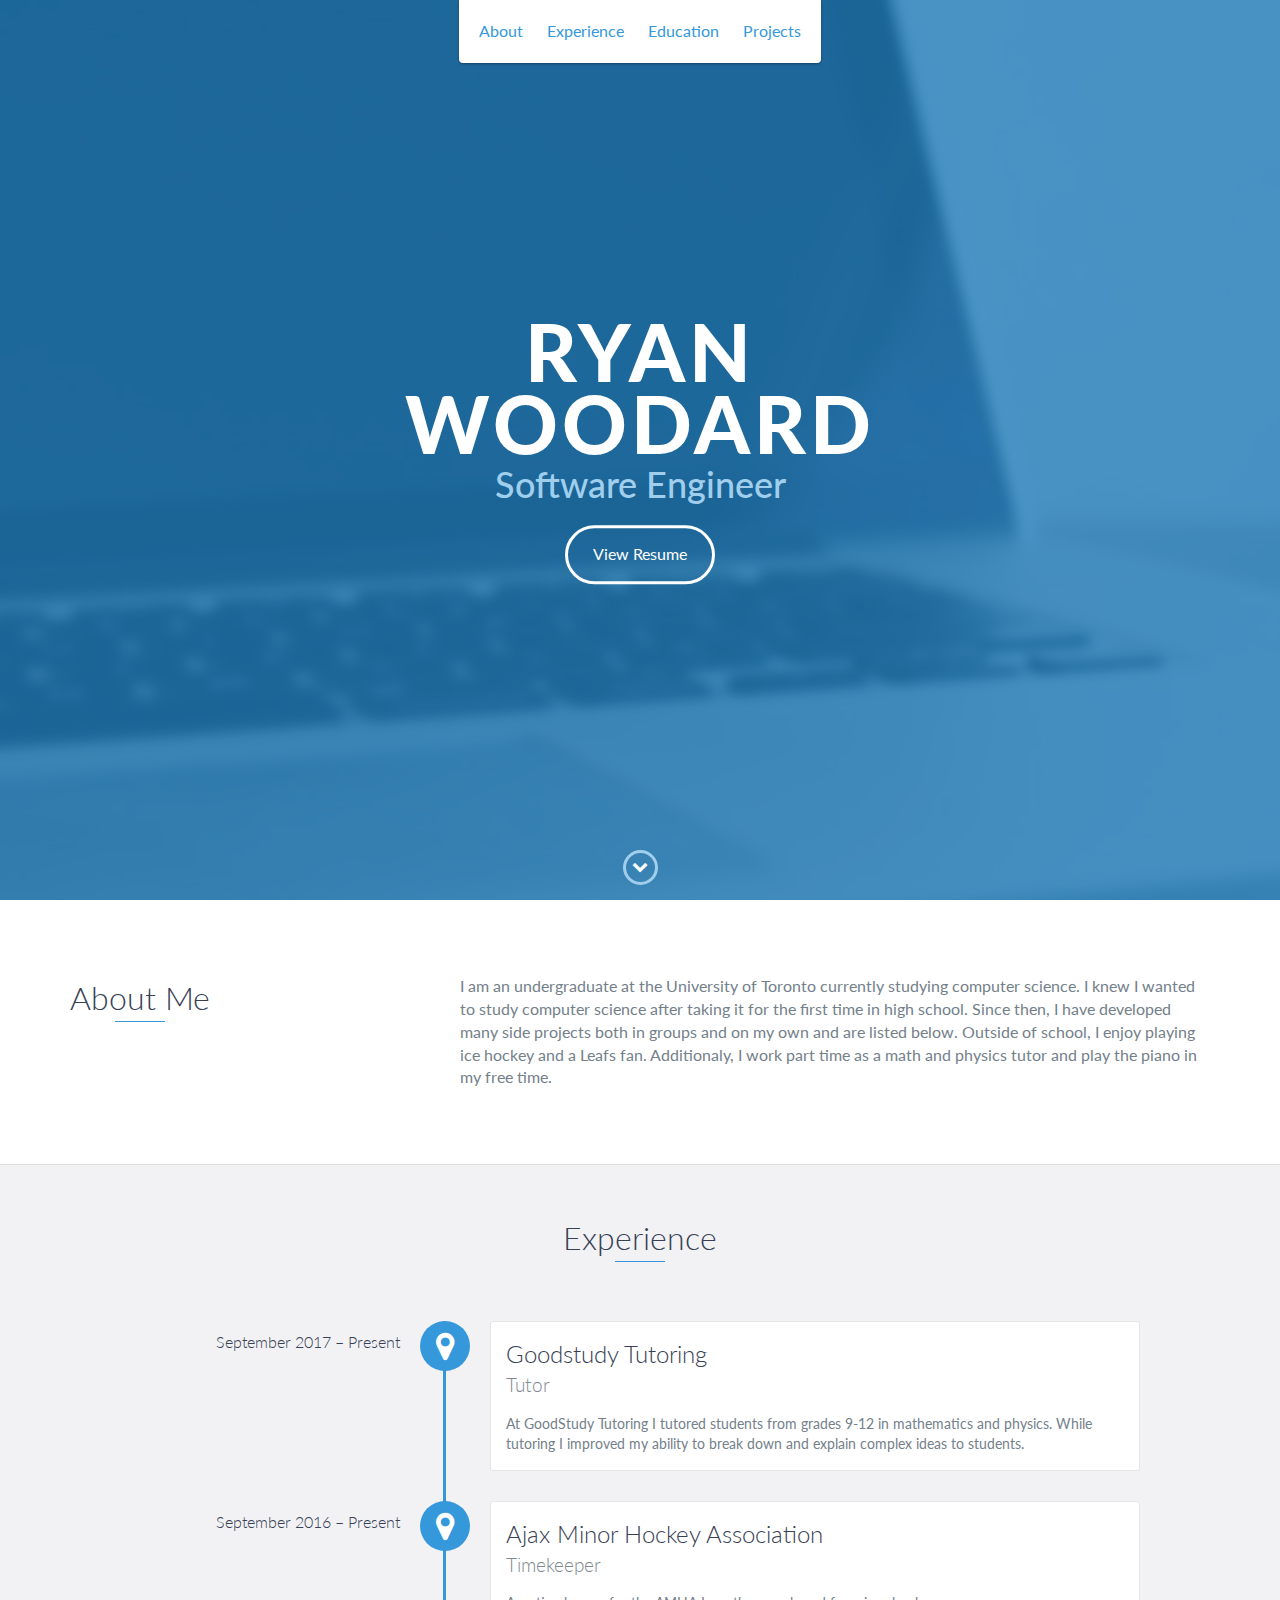
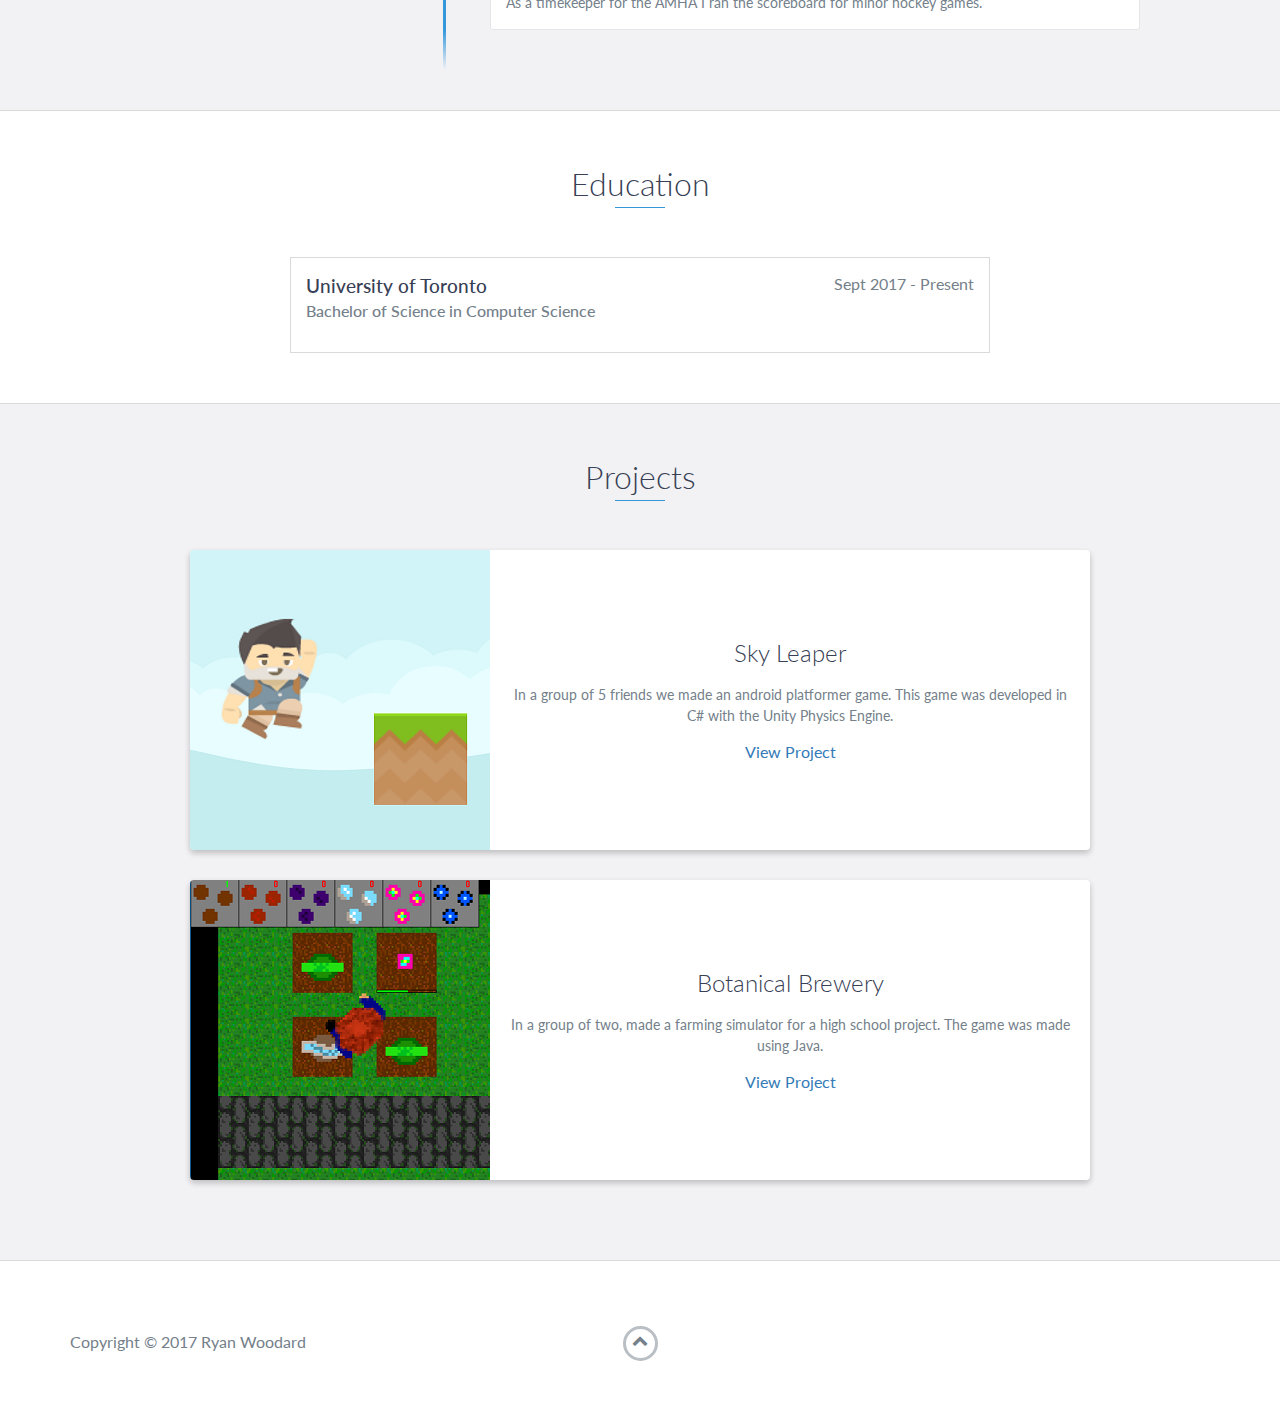
==== index.html @ 588669e2 "WEbsite 2" ====
<!DOCTYPE html>
<html class="no-js" lang="en">

<head>
    <meta charset="utf-8">
    <meta http-equiv="X-UA-Compatible" content="IE=edge">
    <meta name="viewport" content="width=device-width, initial-scale=1">
    <title>My Portfolio</title>
	<link rel="shortcut icon" href="favicon.ico" type="image/x-icon">
	<link rel="icon" href="favicon.ico" type="image/x-icon">
    <link href="https://fonts.googleapis.com/css?family=Lato:300,400,700,900" rel="stylesheet">
    <link rel="stylesheet" href="libs/font-awesome/css/font-awesome.min.css">
    <link href="css/bootstrap.min.css" rel="stylesheet">
    <link href="css/styles.css" rel="stylesheet">
</head>

<body>
    <div id="mobile-menu-open" class="shadow-large">
        <i class="fa fa-bars" aria-hidden="true"></i>
    </div>
    <!-- End #mobile-menu-toggle -->
    <header>
        <div id="mobile-menu-close">
            <span>Close</span> <i class="fa fa-times" aria-hidden="true"></i>
        </div>
        <ul id="menu" class="shadow">
            <li>
                <a href="#about">About</a>
            </li>
            <li>
                <a href="#experience">Experience</a>
            </li>
            <li>
                <a href="#education">Education</a>
            </li>
            <li>
                <a href="#projects">Projects</a>
            </li>
        </ul>
    </header>
    <!-- End header -->

    <div id="lead">
        <div id="lead-content">
            <h1>Ryan Woodard</h1>
            <h2>Software Engineer</h2>
            <a href="Resume.pdf" class="btn-rounded-white">View Resume</a>
        </div>
        <!-- End #lead-content -->

        <div id="lead-overlay"></div>

        <div id="lead-down">
            <span>
                <i class="fa fa-chevron-down" aria-hidden="true"></i>
            </span>
        </div>
        <!-- End #lead-down -->
    </div>
    <!-- End #lead -->

    <div id="about">
        <div class="container">
            <div class="row">
                <div class="col-md-4">
                    <h2 class="heading">About Me</h2>
                </div>
                <div class="col-md-8">
                    <p>
						I am an undergraduate at the University of Toronto currently studying computer science. I knew I wanted to study computer science after
						taking it for the first time in high school. Since then, I have developed many side projects both in groups and on my own and are listed
						below.
						Outside of school, I enjoy playing ice hockey and a Leafs fan. Additionaly, I work part time as a math and physics tutor and play the piano 
						in my free time.
                    </p>
                </div>
            </div>
        </div>
    </div>
    <!-- End #about -->

    <div id="experience" class="background-alt">
        <h2 class="heading">Experience</h2>
        <div id="experience-timeline">
            <div data-date="September 2017 – Present">
                <h3>Goodstudy Tutoring</h3>
                <h4>Tutor</h4>
                <p>
                    At GoodStudy Tutoring I tutored students from grades 9-12 in mathematics and physics. While tutoring I improved my ability to break down and explain complex ideas to students.
                </p>
            </div>

            <div data-date="September 2016 – Present">
                <h3>Ajax Minor Hockey Association</h3>
                <h4>Timekeeper</h4>
                <p>
                    As a timekeeper for the AMHA I ran the scoreboard for minor hockey games.
                </p>
            </div>


        </div>
    </div>
    <!-- End #experience -->

    <div id="education">
        <h2 class="heading">Education</h2>
        <div class="education-block">
            <h3>University of Toronto</h3>
            <span class="education-date">Sept 2017 - Present</span>
            <h4>Bachelor of Science in Computer Science</h4>
        </div>
        <!-- End .education-block -->


    </div>
    <!-- End #education -->

    <div id="projects" class="background-alt">
        <h2 class="heading">Projects</h2>
        <div class="container">
            <div class="row">
                <div class="project shadow-large">
                    <div class="project-image">
                        <img src="images/SkyLeaper.png" />
                    </div>
                    <!-- End .project-image -->
                    <div class="project-info">
                        <h3>Sky Leaper</h3>
                        <p>
                            In a group of 5 friends we made an android platformer game. This game was developed in C# with the Unity Physics Engine.
                        </p>
                        <a href="https://play.google.com/store/apps/details?id=com.cutlassstudios.test&hl=en_US">View Project</a>
                    </div>
                    <!-- End .project-info -->
                </div>
                <!-- End .project -->

                <div class="project shadow-large">
                    <div class="project-image">
                        <img src="images/BB.png" />
                    </div>
                    <!-- End .project-image -->
                    <div class="project-info">
                        <h3>Botanical Brewery</h3>
                        <p>
                            In a group of two, made a farming simulator for a high school project. The game was made using Java.
                        </p>
                        <a href="https://github.com/RyanWoodard/Botanical-Brewery">View Project</a>
                    </div>
                    <!-- End .project-info -->
                </div>
                <!-- End .project -->
            </div>
        </div>
    </div>
    <!-- End #projects -->

    



    <footer>
        <div class="container">
            <div class="row">
                <div class="col-sm-5 copyright">
                    <p>
                        Copyright &copy; 2017 Ryan Woodard
                    </p>
                </div>
                <div class="col-sm-2 top">
                    <span id="to-top">
                        <i class="fa fa-chevron-up" aria-hidden="true"></i>
                    </span>
                </div>

            </div>
        </div>
    </footer>
    <!-- End footer -->

    <script src="https://ajax.googleapis.com/ajax/libs/jquery/1.12.4/jquery.min.js"></script>
    <script src="js/scripts.min.js"></script>
</body>

</html>
---- css/styles.css ----
/*!
    Title: Dev Portfolio Template
    Version: 1.2.1
    Last Change: 08/28/2017
    Author: Ryan Fitzgerald
    Repo: https://github.com/RyanFitzgerald/devportfolio-template
    Issues: https://github.com/RyanFitzgerald/devportfolio-template/issues

    Description: This file contains all the styles associated with the page
    that don't come from third party libraries. This file gets compiled using
    Gulp and send to the /css folder which is then loaded on the page.
*/body{font-family:'Lato', sans-serif;font-size:16px}body.active{overflow:hidden;z-index:-1}.no-js #experience-timeline>div{background:#fff;padding:10px;margin-bottom:10px;border:1px solid #dcd9d9}.no-js #experience-timeline>div h3{font-size:1.5em;font-weight:300;color:#374054;display:inline-block;margin:0}.no-js #experience-timeline>div h4{font-size:1.2em;font-weight:300;color:#7e8890;margin:0 0 15px 0}.no-js #experience-timeline>div p{color:#74808a;font-size:0.9em;margin:0}.no-js #experience-timeline:before,.no-js #experience-timeline:after{content:none}@keyframes dropHeader{0%{transform:translateY(-100%)}100%{transform:translateY(0)}}header{position:absolute;top:0;left:0;right:0;text-align:center;z-index:10;animation-name:dropHeader;animation-iteration-count:1;animation-timing-function:ease;animation-duration:0.75s}header ul{display:inline-block;background:#fff;text-align:center;padding:10px;margin:0;border-bottom-right-radius:4px;border-bottom-left-radius:4px}header li{display:inline-block}header a{display:block;color:#3498db;padding:10px}header a:hover{color:#217dbb;text-decoration:none;background:#eee;border-radius:4px}header a:focus{color:#3498db;text-decoration:none}header.active{display:block}header.sticky{position:fixed;z-index:999}#menu.active{display:block}#mobile-menu-open{display:none;cursor:pointer;position:fixed;right:15px;top:10px;color:#3498db;font-size:1.5em;z-index:20;padding:0 7px;border-radius:4px;background:#fff}#mobile-menu-close{display:none;text-align:right;width:100%;background:#fff;font-size:1.5em;padding-right:15px;padding-top:10px;cursor:pointer;color:#3498db}#mobile-menu-close span{font-size:0.5em;text-transform:uppercase}#mobile-menu-close i{vertical-align:middle}footer{padding:50px 0}.copyright{padding-top:20px}.copyright p{margin:0;color:#74808a}.top{text-align:center}.top span{cursor:pointer;display:block;margin:15px auto 0 auto;width:35px;height:35px;border-radius:50%;border:3px solid #b9bfc4;text-align:center}.top i{color:#74808a}.social{text-align:right}.social ul{margin:5px 0 0 0;padding:0}.social li{display:inline-block;font-size:1.25em;list-style:none}.social a{display:block;color:#74808a;padding:10px}.social a:hover{color:#3498db}.btn-rounded-white{display:inline-block;color:#fff;padding:15px 25px;border:3px solid #fff;border-radius:30px;transition:.5s ease all}.btn-rounded-white:hover{color:#3498db;background:#fff;text-decoration:none}.shadow{box-shadow:0 1px 3px rgba(0,0,0,0.12),0 1px 2px rgba(0,0,0,0.24)}.shadow-large{box-shadow:0 3px 6px rgba(0,0,0,0.08),0 3px 6px rgba(0,0,0,0.15)}.heading{position:relative;display:inline-block;font-size:2em;font-weight:300;margin:0 0 30px 0}.heading:after{position:absolute;content:'';top:100%;height:1px;width:50px;left:0;right:0;margin:0 auto;background:#3498db}.background-alt{background:#f2f2f5}#lead{position:relative;height:100vh;min-height:500px;max-height:1080px;background:url(../images/lead-bg.jpg);background-size:cover;padding:15px;overflow:hidden}#lead-content{position:absolute;z-index:10;top:50%;left:50%;transform:translate(-50%, -50%);text-align:center}#lead-content h1,#lead-content h2{margin:0}#lead-content h1{color:#fff;font-weight:900;font-size:5em;text-transform:uppercase;letter-spacing:0.05em;line-height:0.9em}#lead-content h2{color:#a0cfee;font-weight:500;font-size:2.25em;margin-bottom:15px}#lead-overlay{position:absolute;height:100%;width:100%;top:0;right:0;bottom:0;left:0;background:rgba(33,125,187,0.8);z-index:1}#lead-down{position:absolute;left:0;right:0;width:100%;text-align:center;z-index:10;bottom:15px;color:#fff}#lead-down span{cursor:pointer;display:block;margin:0 auto;width:35px;height:35px;border-radius:50%;border:3px solid #a0cfee;text-align:center}#lead-down i{animation:pulsate 1.5s ease;animation-iteration-count:infinite;padding-top:5px}@keyframes pulsate{0%{transform:scale(1, 1)}50%{transform:scale(1.2, 1.2)}100%{transform:scale(1, 1)}}#about{padding:75px 15px;border-bottom:1px solid #dcd9d9}#about h2{color:#374054}#about p{color:#74808a;margin:0}#experience{padding:50px 15px;text-align:center;border-bottom:1px solid #dcd9d9}#experience h2{color:#374054}#experience-timeline{margin:30px auto 0 auto;position:relative;max-width:1000px}#experience-timeline:before{position:absolute;content:'';top:0;bottom:0;left:303px;right:auto;height:100%;width:3px;background:#3498db;z-index:0}#experience-timeline:after{position:absolute;content:'';width:3px;height:40px;background:#3498db;background:linear-gradient(to bottom, #3498db, rgba(52,152,219,0));top:100%;left:303px}.vtimeline-content{margin-left:350px;background:#fff;border:1px solid #e6e6e6;padding:15px;border-radius:3px;text-align:left}.vtimeline-content h3{font-size:1.5em;font-weight:300;color:#374054;display:inline-block;margin:0}.vtimeline-content h4{font-size:1.2em;font-weight:300;color:#7e8890;margin:0 0 15px 0}.vtimeline-content p{color:#74808a;font-size:0.9em;margin:0}.vtimeline-point{position:relative;display:block;vertical-align:top;margin-bottom:30px}.vtimeline-icon{position:relative;color:#fff;width:50px;height:50px;background:#3498db;border-radius:50%;float:left;z-index:99;margin-left:280px}.vtimeline-icon i{display:block;font-size:2em;margin-top:10px}.vtimeline-date{width:260px;text-align:right;position:absolute;left:0;top:10px;font-weight:300;color:#374054}#education{padding:50px 15px 20px 15px;border-bottom:1px solid #dcd9d9;text-align:center}#education h2{color:#374054;margin-bottom:50px}.education-block{max-width:700px;margin:0 auto 30px auto;padding:15px;border:1px solid #dcd9d9;text-align:left}.education-block h3{font-weight:500;float:left;margin:0;color:#374054}.education-block span{color:#74808a;float:right}.education-block h4{color:#74808a;clear:both;font-weight:500;margin:0 0 15px 0}.education-block p,.education-block ul{margin:0;color:#74808a;font-size:0.9em}.education-block ul{padding:0 0 0 15px}#projects{padding:50px 15px;border-bottom:1px solid #dcd9d9;text-align:center}#projects h2{color:#374054;margin-bottom:50px}.project{position:relative;max-width:900px;margin:0 auto 30px auto;overflow:hidden;background:#fff;border-radius:4px}.project-image{float:left}.project-info{position:absolute;top:50%;transform:translateY(-50%);margin-left:300px;padding:15px}.project-info h3{font-size:1.5em;font-weight:300;color:#374054;margin:0 0 15px 0}.project-info p{color:#74808a;margin:0 0 15px 0;font-size:0.9em}.no-image .project-info{position:relative;margin:0;padding:30px 15px;transform:none}#more-projects{display:none}#skills{padding:50px 15px;text-align:center}#skills h2{color:#374054;margin-bottom:50px}#skills ul{display:block;margin:0 auto;padding:0;max-width:800px}#skills li{display:inline-block;margin:7px;padding:5px 10px;color:#374054;background:#e4e4ea;list-style:none;cursor:default;font-size:1.2em}#contact{padding:50px 15px;background:#3498db;text-align:center}#contact h2{margin:0 0 15px 0;color:#fff;font-weight:500}#contact-form{max-width:500px;margin:0 auto}#contact-form input,#contact-form textarea{display:block;width:100%;padding:10px;border-radius:4px;border:none;margin-bottom:10px;background:#1d6fa5;color:#fff;transition:.5s ease all}#contact-form input::-webkit-input-placeholder,#contact-form textarea::-webkit-input-placeholder{color:#fff}#contact-form input:-moz-placeholder,#contact-form textarea:-moz-placeholder{color:#fff;opacity:1}#contact-form input::-moz-placeholder,#contact-form textarea::-moz-placeholder{color:#fff;opacity:1}#contact-form input:-ms-input-placeholder,#contact-form textarea:-ms-input-placeholder{color:#fff}#contact-form input:focus,#contact-form textarea:focus{outline:none;background:#16527a}#contact-form textarea{height:150px;resize:none}#contact-form button{display:block;width:100%;background:#fff;border-radius:4px;padding:5px 10px;border:none;color:#3498db;font-weight:700;box-shadow:0 1px 3px rgba(0,0,0,0.12),0 1px 2px rgba(0,0,0,0.24);transition:.5s ease all}#contact-form button:hover{box-shadow:0 10px 20px rgba(0,0,0,0.19),0 6px 6px rgba(0,0,0,0.23)}.optional-section{padding:50px 15px;text-align:center;border-top:1px solid #dcd9d9}.optional-section h2{color:#374054}.optional-section-block{max-width:700px;margin:0 auto 30px auto;padding:15px;border:1px solid #dcd9d9;background:#fff;text-align:left}.optional-section-block h3{font-weight:500;margin:0 0 15px 0;color:#374054}.optional-section-block h4{color:#74808a;clear:both;font-weight:500;margin:0 0 15px 0}.optional-section-block p,.optional-section-block ul{margin:0 0 15px 0;color:#74808a;font-size:0.9em}.optional-section-block ul{padding:0 0 0 15px}@media only screen and (max-width: 750px){#experience-timeline:before,#experience-timeline:after{left:23px}.vtimeline-date{width:auto;text-align:left;position:relative;margin-bottom:15px;display:block;margin-left:70px}.vtimeline-icon{margin-left:0}.vtimeline-content{margin-left:70px}}@media only screen and (max-width: 992px){#lead{height:auto;min-height:auto;max-height:auto;padding:100px 15px}#lead-content{position:relative;transform:none;left:auto;top:auto}#lead-content h1{font-size:3em}#lead-content h2{font-size:1.75em}#about{text-align:center}#about p{text-align:left}}@media only screen and (max-width: 768px){header{position:fixed;display:none;z-index:999;animation:none;bottom:0;height:100%}#mobile-menu-open,#mobile-menu-close{display:block}#menu{height:100%;overflow-y:auto;box-shadow:none;border-radius:0;width:100%}#menu li{display:block;margin-bottom:10px}#lead-content h1{font-size:2em}#lead-content h2{font-size:1.3em}#lead-content a{padding:10px 20px}#lead-down{display:none}.education-block h3,.education-block span{float:none}.project-image{display:none}.project-info{position:relative;margin:0;padding:30px 15px;top:auto;transform:none}footer{text-align:center}.social{text-align:center}}@media only screen and (max-width: 480px){#lead-content h1{font-size:1.5em}#lead-content h2{font-size:1em}#lead-content a{font-size:0.9em;padding:5px 10px}}
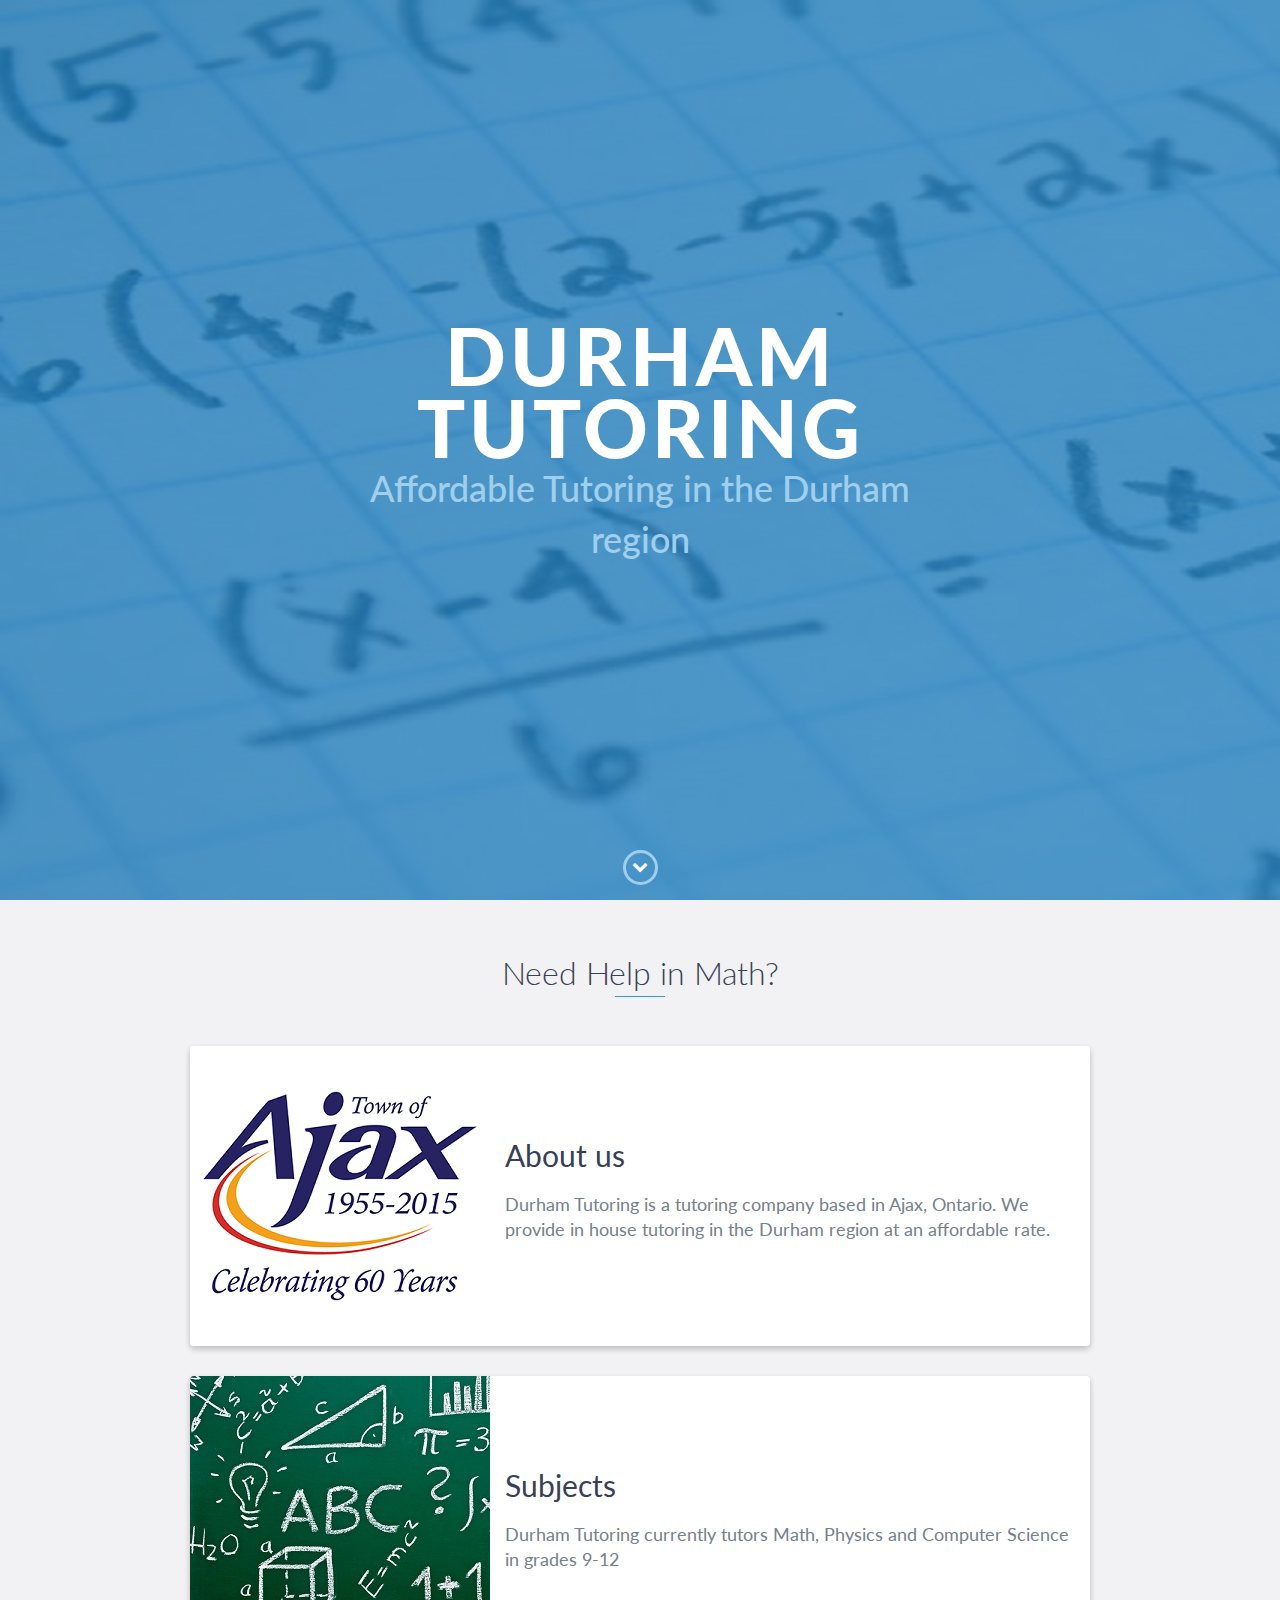
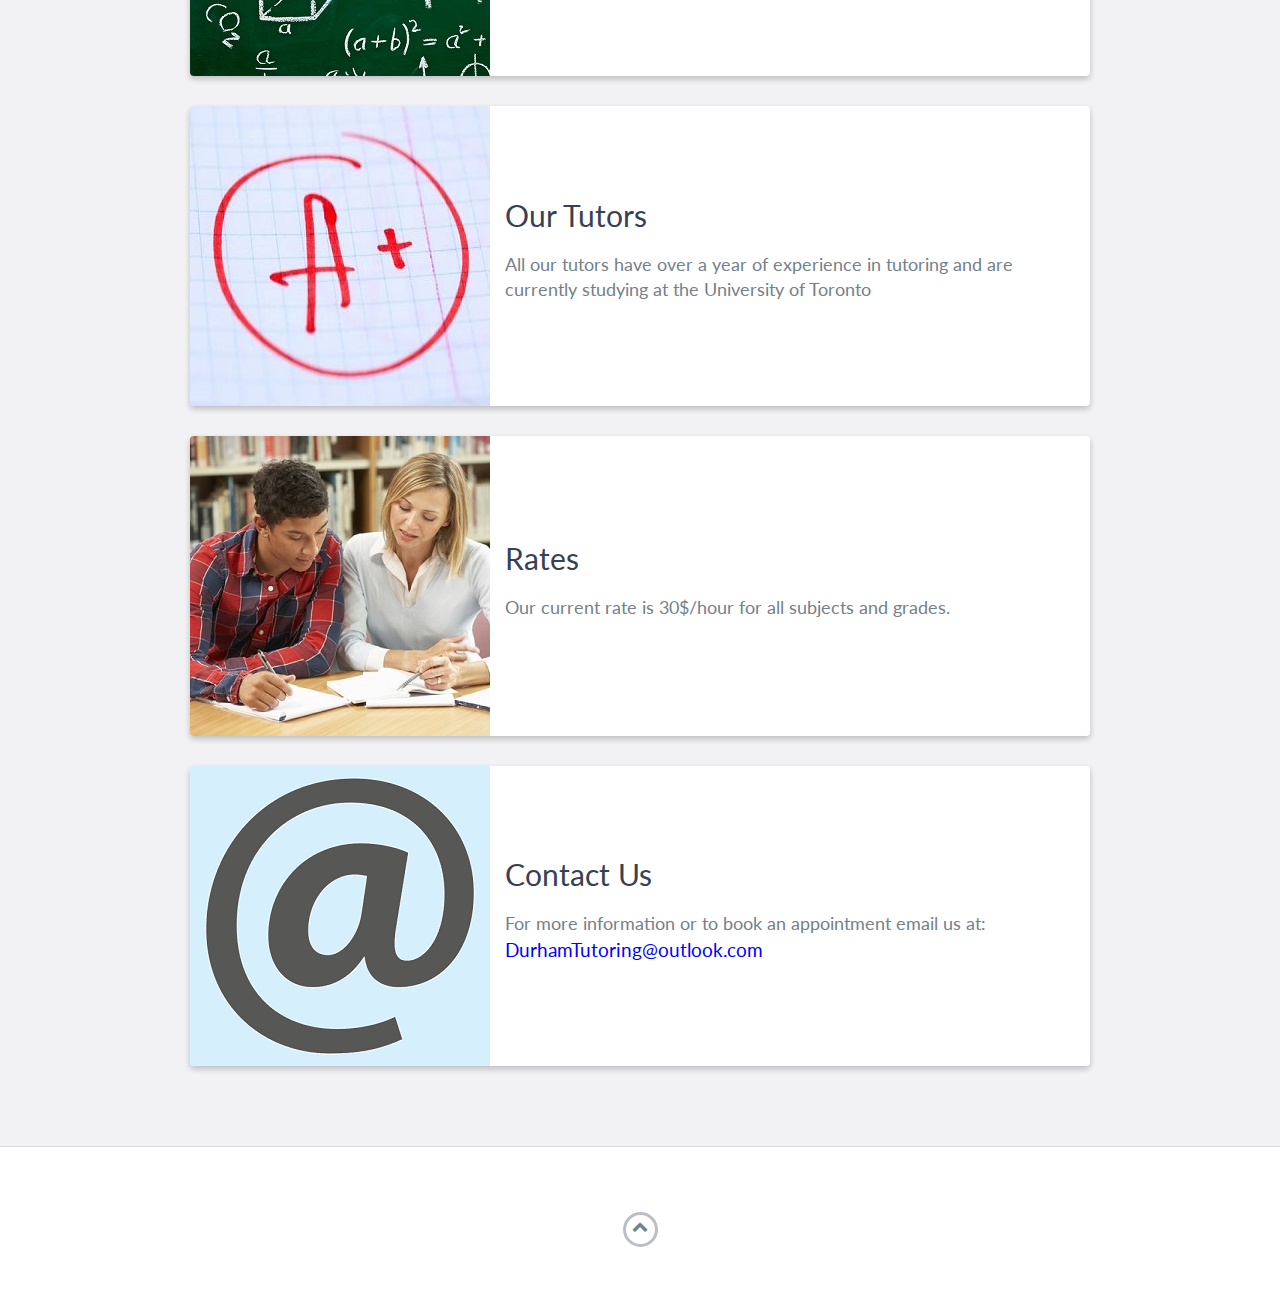
==== commit 756b79b1: "Website" ====
--- a/index.html
+++ b/index.html
@@ -5,7 +5,7 @@
     <meta charset="utf-8">
     <meta http-equiv="X-UA-Compatible" content="IE=edge">
     <meta name="viewport" content="width=device-width, initial-scale=1">
-    <title>My Portfolio</title>
+    <title>Durham Tutoring</title>
 	<link rel="shortcut icon" href="favicon.ico" type="image/x-icon">
 	<link rel="icon" href="favicon.ico" type="image/x-icon">
     <link href="https://fonts.googleapis.com/css?family=Lato:300,400,700,900" rel="stylesheet">
@@ -19,32 +19,13 @@
         <i class="fa fa-bars" aria-hidden="true"></i>
     </div>
     <!-- End #mobile-menu-toggle -->
-    <header>
-        <div id="mobile-menu-close">
-            <span>Close</span> <i class="fa fa-times" aria-hidden="true"></i>
-        </div>
-        <ul id="menu" class="shadow">
-            <li>
-                <a href="#about">About</a>
-            </li>
-            <li>
-                <a href="#experience">Experience</a>
-            </li>
-            <li>
-                <a href="#education">Education</a>
-            </li>
-            <li>
-                <a href="#projects">Projects</a>
-            </li>
-        </ul>
-    </header>
+ 
     <!-- End header -->
 
     <div id="lead">
         <div id="lead-content">
-            <h1>Ryan Woodard</h1>
-            <h2>Software Engineer</h2>
-            <a href="Resume.pdf" class="btn-rounded-white">View Resume</a>
+            <h1>Durham Tutoring</h1>
+            <h2>Affordable Tutoring in the Durham region</h2>
         </div>
         <!-- End #lead-content -->
 
@@ -59,78 +40,31 @@
     </div>
     <!-- End #lead -->
 
-    <div id="about">
-        <div class="container">
-            <div class="row">
-                <div class="col-md-4">
-                    <h2 class="heading">About Me</h2>
-                </div>
-                <div class="col-md-8">
-                    <p>
-						I am an undergraduate at the University of Toronto currently studying computer science. I knew I wanted to study computer science after
-						taking it for the first time in high school. Since then, I have developed many side projects both in groups and on my own and are listed
-						below.
-						Outside of school, I enjoy playing ice hockey and a Leafs fan. Additionaly, I work part time as a math and physics tutor and play the piano 
-						in my free time.
-                    </p>
-                </div>
-            </div>
-        </div>
-    </div>
-    <!-- End #about -->
-
-    <div id="experience" class="background-alt">
-        <h2 class="heading">Experience</h2>
-        <div id="experience-timeline">
-            <div data-date="September 2017 – Present">
-                <h3>Goodstudy Tutoring</h3>
-                <h4>Tutor</h4>
-                <p>
-                    At GoodStudy Tutoring I tutored students from grades 9-12 in mathematics and physics. While tutoring I improved my ability to break down and explain complex ideas to students.
-                </p>
-            </div>
-
-            <div data-date="September 2016 – Present">
-                <h3>Ajax Minor Hockey Association</h3>
-                <h4>Timekeeper</h4>
-                <p>
-                    As a timekeeper for the AMHA I ran the scoreboard for minor hockey games.
-                </p>
-            </div>
 
 
-        </div>
-    </div>
-    <!-- End #experience -->
-
-    <div id="education">
-        <h2 class="heading">Education</h2>
-        <div class="education-block">
-            <h3>University of Toronto</h3>
-            <span class="education-date">Sept 2017 - Present</span>
-            <h4>Bachelor of Science in Computer Science</h4>
-        </div>
-        <!-- End .education-block -->
 
 
-    </div>
-    <!-- End #education -->
+   
+
+ 
+
+
 
     <div id="projects" class="background-alt">
-        <h2 class="heading">Projects</h2>
+        <h2 class="heading">Need Help in Math?</h2>
         <div class="container">
             <div class="row">
                 <div class="project shadow-large">
                     <div class="project-image">
-                        <img src="images/SkyLeaper.png" />
+                        <img src="images/ajax.png" />
                     </div>
                     <!-- End .project-image -->
                     <div class="project-info">
-                        <h3>Sky Leaper</h3>
+                        <h3>About us</h3>
                         <p>
-                            In a group of 5 friends we made an android platformer game. This game was developed in C# with the Unity Physics Engine.
+                            Durham Tutoring is a tutoring company based in Ajax, Ontario. We provide in house tutoring in the Durham region at an affordable rate.
                         </p>
-                        <a href="https://play.google.com/store/apps/details?id=com.cutlassstudios.test&hl=en_US">View Project</a>
+                        
                     </div>
                     <!-- End .project-info -->
                 </div>
@@ -138,15 +72,67 @@
 
                 <div class="project shadow-large">
                     <div class="project-image">
-                        <img src="images/BB.png" />
+                        <img src="images/math2.jpg" />
                     </div>
                     <!-- End .project-image -->
                     <div class="project-info">
-                        <h3>Botanical Brewery</h3>
+                        <h3>Subjects</h3>
                         <p>
-                            In a group of two, made a farming simulator for a high school project. The game was made using Java.
+                            Durham Tutoring currently tutors Math, Physics and Computer Science in grades 9-12
                         </p>
-                        <a href="https://github.com/RyanWoodard/Botanical-Brewery">View Project</a>
+
+                    </div>
+                    <!-- End .project-info -->
+					         </div>
+
+					<div class="project shadow-large">
+                    <div class="project-image">
+                        <img src="images/APlus.jpg" />
+                    </div>
+                    <!-- End .project-image -->
+                    <div class="project-info">
+                        <h3>Our Tutors</h3>
+                        <p>
+                            All our tutors have over a year of experience in tutoring and are currently studying at the University of Toronto
+                        </p>
+
+                    </div>
+                    <!-- End .project-info -->
+					                    </div>
+                    <!-- End .project-info -->
+					         </div>
+
+					<div class="project shadow-large">
+                    <div class="project-image">
+                        <img src="images/tutors.jpg" />
+                    </div>
+                    <!-- End .project-image -->
+                    <div class="project-info">
+                        <h3>Rates</h3>
+                        <p>
+                            Our current rate is 30$/hour for all subjects and grades.
+                        </p>
+
+                    </div>
+                    <!-- End .project-info -->
+										                    </div>
+                    <!-- End .project-info -->
+					         </div>
+
+					<div class="project shadow-large">
+                    <div class="project-image">
+                        <img src="images/AT.png" />
+                    </div>
+                    <!-- End .project-image -->
+                    <div class="project-info">
+                        <h3>Contact Us</h3>
+                        <p>
+                            For more information or to book an appointment email us at:
+
+						  <p1>
+							DurhamTutoring@outlook.com
+                        </p1>
+					</p>
                     </div>
                     <!-- End .project-info -->
                 </div>
@@ -156,7 +142,7 @@
     </div>
     <!-- End #projects -->
 
-    
+
 
 
 
@@ -164,9 +150,7 @@
         <div class="container">
             <div class="row">
                 <div class="col-sm-5 copyright">
-                    <p>
-                        Copyright &copy; 2017 Ryan Woodard
-                    </p>
+
                 </div>
                 <div class="col-sm-2 top">
                     <span id="to-top">
--- a/css/styles.css
+++ b/css/styles.css
@@ -9,4 +9,62 @@
     Description: This file contains all the styles associated with the page
     that don't come from third party libraries. This file gets compiled using
     Gulp and send to the /css folder which is then loaded on the page.
-*/body{font-family:'Lato', sans-serif;font-size:16px}body.active{overflow:hidden;z-index:-1}.no-js #experience-timeline>div{background:#fff;padding:10px;margin-bottom:10px;border:1px solid #dcd9d9}.no-js #experience-timeline>div h3{font-size:1.5em;font-weight:300;color:#374054;display:inline-block;margin:0}.no-js #experience-timeline>div h4{font-size:1.2em;font-weight:300;color:#7e8890;margin:0 0 15px 0}.no-js #experience-timeline>div p{color:#74808a;font-size:0.9em;margin:0}.no-js #experience-timeline:before,.no-js #experience-timeline:after{content:none}@keyframes dropHeader{0%{transform:translateY(-100%)}100%{transform:translateY(0)}}header{position:absolute;top:0;left:0;right:0;text-align:center;z-index:10;animation-name:dropHeader;animation-iteration-count:1;animation-timing-function:ease;animation-duration:0.75s}header ul{display:inline-block;background:#fff;text-align:center;padding:10px;margin:0;border-bottom-right-radius:4px;border-bottom-left-radius:4px}header li{display:inline-block}header a{display:block;color:#3498db;padding:10px}header a:hover{color:#217dbb;text-decoration:none;background:#eee;border-radius:4px}header a:focus{color:#3498db;text-decoration:none}header.active{display:block}header.sticky{position:fixed;z-index:999}#menu.active{display:block}#mobile-menu-open{display:none;cursor:pointer;position:fixed;right:15px;top:10px;color:#3498db;font-size:1.5em;z-index:20;padding:0 7px;border-radius:4px;background:#fff}#mobile-menu-close{display:none;text-align:right;width:100%;background:#fff;font-size:1.5em;padding-right:15px;padding-top:10px;cursor:pointer;color:#3498db}#mobile-menu-close span{font-size:0.5em;text-transform:uppercase}#mobile-menu-close i{vertical-align:middle}footer{padding:50px 0}.copyright{padding-top:20px}.copyright p{margin:0;color:#74808a}.top{text-align:center}.top span{cursor:pointer;display:block;margin:15px auto 0 auto;width:35px;height:35px;border-radius:50%;border:3px solid #b9bfc4;text-align:center}.top i{color:#74808a}.social{text-align:right}.social ul{margin:5px 0 0 0;padding:0}.social li{display:inline-block;font-size:1.25em;list-style:none}.social a{display:block;color:#74808a;padding:10px}.social a:hover{color:#3498db}.btn-rounded-white{display:inline-block;color:#fff;padding:15px 25px;border:3px solid #fff;border-radius:30px;transition:.5s ease all}.btn-rounded-white:hover{color:#3498db;background:#fff;text-decoration:none}.shadow{box-shadow:0 1px 3px rgba(0,0,0,0.12),0 1px 2px rgba(0,0,0,0.24)}.shadow-large{box-shadow:0 3px 6px rgba(0,0,0,0.08),0 3px 6px rgba(0,0,0,0.15)}.heading{position:relative;display:inline-block;font-size:2em;font-weight:300;margin:0 0 30px 0}.heading:after{position:absolute;content:'';top:100%;height:1px;width:50px;left:0;right:0;margin:0 auto;background:#3498db}.background-alt{background:#f2f2f5}#lead{position:relative;height:100vh;min-height:500px;max-height:1080px;background:url(../images/lead-bg.jpg);background-size:cover;padding:15px;overflow:hidden}#lead-content{position:absolute;z-index:10;top:50%;left:50%;transform:translate(-50%, -50%);text-align:center}#lead-content h1,#lead-content h2{margin:0}#lead-content h1{color:#fff;font-weight:900;font-size:5em;text-transform:uppercase;letter-spacing:0.05em;line-height:0.9em}#lead-content h2{color:#a0cfee;font-weight:500;font-size:2.25em;margin-bottom:15px}#lead-overlay{position:absolute;height:100%;width:100%;top:0;right:0;bottom:0;left:0;background:rgba(33,125,187,0.8);z-index:1}#lead-down{position:absolute;left:0;right:0;width:100%;text-align:center;z-index:10;bottom:15px;color:#fff}#lead-down span{cursor:pointer;display:block;margin:0 auto;width:35px;height:35px;border-radius:50%;border:3px solid #a0cfee;text-align:center}#lead-down i{animation:pulsate 1.5s ease;animation-iteration-count:infinite;padding-top:5px}@keyframes pulsate{0%{transform:scale(1, 1)}50%{transform:scale(1.2, 1.2)}100%{transform:scale(1, 1)}}#about{padding:75px 15px;border-bottom:1px solid #dcd9d9}#about h2{color:#374054}#about p{color:#74808a;margin:0}#experience{padding:50px 15px;text-align:center;border-bottom:1px solid #dcd9d9}#experience h2{color:#374054}#experience-timeline{margin:30px auto 0 auto;position:relative;max-width:1000px}#experience-timeline:before{position:absolute;content:'';top:0;bottom:0;left:303px;right:auto;height:100%;width:3px;background:#3498db;z-index:0}#experience-timeline:after{position:absolute;content:'';width:3px;height:40px;background:#3498db;background:linear-gradient(to bottom, #3498db, rgba(52,152,219,0));top:100%;left:303px}.vtimeline-content{margin-left:350px;background:#fff;border:1px solid #e6e6e6;padding:15px;border-radius:3px;text-align:left}.vtimeline-content h3{font-size:1.5em;font-weight:300;color:#374054;display:inline-block;margin:0}.vtimeline-content h4{font-size:1.2em;font-weight:300;color:#7e8890;margin:0 0 15px 0}.vtimeline-content p{color:#74808a;font-size:0.9em;margin:0}.vtimeline-point{position:relative;display:block;vertical-align:top;margin-bottom:30px}.vtimeline-icon{position:relative;color:#fff;width:50px;height:50px;background:#3498db;border-radius:50%;float:left;z-index:99;margin-left:280px}.vtimeline-icon i{display:block;font-size:2em;margin-top:10px}.vtimeline-date{width:260px;text-align:right;position:absolute;left:0;top:10px;font-weight:300;color:#374054}#education{padding:50px 15px 20px 15px;border-bottom:1px solid #dcd9d9;text-align:center}#education h2{color:#374054;margin-bottom:50px}.education-block{max-width:700px;margin:0 auto 30px auto;padding:15px;border:1px solid #dcd9d9;text-align:left}.education-block h3{font-weight:500;float:left;margin:0;color:#374054}.education-block span{color:#74808a;float:right}.education-block h4{color:#74808a;clear:both;font-weight:500;margin:0 0 15px 0}.education-block p,.education-block ul{margin:0;color:#74808a;font-size:0.9em}.education-block ul{padding:0 0 0 15px}#projects{padding:50px 15px;border-bottom:1px solid #dcd9d9;text-align:center}#projects h2{color:#374054;margin-bottom:50px}.project{position:relative;max-width:900px;margin:0 auto 30px auto;overflow:hidden;background:#fff;border-radius:4px}.project-image{float:left}.project-info{position:absolute;top:50%;transform:translateY(-50%);margin-left:300px;padding:15px}.project-info h3{font-size:1.5em;font-weight:300;color:#374054;margin:0 0 15px 0}.project-info p{color:#74808a;margin:0 0 15px 0;font-size:0.9em}.no-image .project-info{position:relative;margin:0;padding:30px 15px;transform:none}#more-projects{display:none}#skills{padding:50px 15px;text-align:center}#skills h2{color:#374054;margin-bottom:50px}#skills ul{display:block;margin:0 auto;padding:0;max-width:800px}#skills li{display:inline-block;margin:7px;padding:5px 10px;color:#374054;background:#e4e4ea;list-style:none;cursor:default;font-size:1.2em}#contact{padding:50px 15px;background:#3498db;text-align:center}#contact h2{margin:0 0 15px 0;color:#fff;font-weight:500}#contact-form{max-width:500px;margin:0 auto}#contact-form input,#contact-form textarea{display:block;width:100%;padding:10px;border-radius:4px;border:none;margin-bottom:10px;background:#1d6fa5;color:#fff;transition:.5s ease all}#contact-form input::-webkit-input-placeholder,#contact-form textarea::-webkit-input-placeholder{color:#fff}#contact-form input:-moz-placeholder,#contact-form textarea:-moz-placeholder{color:#fff;opacity:1}#contact-form input::-moz-placeholder,#contact-form textarea::-moz-placeholder{color:#fff;opacity:1}#contact-form input:-ms-input-placeholder,#contact-form textarea:-ms-input-placeholder{color:#fff}#contact-form input:focus,#contact-form textarea:focus{outline:none;background:#16527a}#contact-form textarea{height:150px;resize:none}#contact-form button{display:block;width:100%;background:#fff;border-radius:4px;padding:5px 10px;border:none;color:#3498db;font-weight:700;box-shadow:0 1px 3px rgba(0,0,0,0.12),0 1px 2px rgba(0,0,0,0.24);transition:.5s ease all}#contact-form button:hover{box-shadow:0 10px 20px rgba(0,0,0,0.19),0 6px 6px rgba(0,0,0,0.23)}.optional-section{padding:50px 15px;text-align:center;border-top:1px solid #dcd9d9}.optional-section h2{color:#374054}.optional-section-block{max-width:700px;margin:0 auto 30px auto;padding:15px;border:1px solid #dcd9d9;background:#fff;text-align:left}.optional-section-block h3{font-weight:500;margin:0 0 15px 0;color:#374054}.optional-section-block h4{color:#74808a;clear:both;font-weight:500;margin:0 0 15px 0}.optional-section-block p,.optional-section-block ul{margin:0 0 15px 0;color:#74808a;font-size:0.9em}.optional-section-block ul{padding:0 0 0 15px}@media only screen and (max-width: 750px){#experience-timeline:before,#experience-timeline:after{left:23px}.vtimeline-date{width:auto;text-align:left;position:relative;margin-bottom:15px;display:block;margin-left:70px}.vtimeline-icon{margin-left:0}.vtimeline-content{margin-left:70px}}@media only screen and (max-width: 992px){#lead{height:auto;min-height:auto;max-height:auto;padding:100px 15px}#lead-content{position:relative;transform:none;left:auto;top:auto}#lead-content h1{font-size:3em}#lead-content h2{font-size:1.75em}#about{text-align:center}#about p{text-align:left}}@media only screen and (max-width: 768px){header{position:fixed;display:none;z-index:999;animation:none;bottom:0;height:100%}#mobile-menu-open,#mobile-menu-close{display:block}#menu{height:100%;overflow-y:auto;box-shadow:none;border-radius:0;width:100%}#menu li{display:block;margin-bottom:10px}#lead-content h1{font-size:2em}#lead-content h2{font-size:1.3em}#lead-content a{padding:10px 20px}#lead-down{display:none}.education-block h3,.education-block span{float:none}.project-image{display:none}.project-info{position:relative;margin:0;padding:30px 15px;top:auto;transform:none}footer{text-align:center}.social{text-align:center}}@media only screen and (max-width: 480px){#lead-content h1{font-size:1.5em}#lead-content h2{font-size:1em}#lead-content a{font-size:0.9em;padding:5px 10px}}
+*/body{font-family:'Lato', sans-serif;font-size:16px}body.active{overflow:hidden;z-index:-1}.no-js
+
+
+
+#experience-timeline>div{background:#fff;padding:10px;margin-bottom:10px;border:1px solid #dcd9d9}.no-js
+#experience-timeline>div h3{font-size:1.5em;font-weight:300;color:#374054;display:inline-block;margin:0}.no-js
+#experience-timeline>div h4{font-size:20px;font-weight:200;color:#7e8890;margin:0 0 15px 0}.no-js
+#experience-timeline>div p{color:#74808a;font-size:0.9em;margin:0}.no-js 
+#experience-timeline:before,.no-js
+#experience-timeline:after{content:none}@keyframes dropHeader{0%{transform:translateY(-100%)}100%{transform:translateY(0)}}header{position:absolute;top:0;left:0;right:0;text-align:center;z-index:10;animation-name:dropHeader;animation-iteration-count:1;animation-timing-function:ease;animation-duration:0.75s}header ul{display:inline-block;background:#fff;text-align:center;padding:10px;margin:0;border-bottom-right-radius:4px;border-bottom-left-radius:4px}header li{display:inline-block}header a{display:block;color:#3498db;padding:10px}header a:hover{color:#217dbb;text-decoration:none;background:#eee;border-radius:4px}header a:focus{color:#3498db;text-decoration:none}header.active{display:block}header.sticky{position:fixed;z-index:999}
+#menu.active{display:block}
+
+
+#mobile-menu-open{display:none;cursor:pointer;position:fixed;right:15px;top:10px;color:#3498db;font-size:1.5em;z-index:20;padding:0 7px;border-radius:4px;background:#fff}
+#mobile-menu-close{display:none;text-align:right;width:100%;background:#fff;font-size:1.5em;padding-right:15px;padding-top:10px;cursor:pointer;color:#3498db}
+#mobile-menu-close span{font-size:0.5em;text-transform:uppercase}
+#mobile-menu-close i{vertical-align:middle}footer{padding:50px 0}.copyright{padding-top:20px}.copyright
+p{margin:0;color:#74808a}.top{text-align:center}.top span{cursor:pointer;display:block;margin:15px auto 0 auto;width:35px;height:35px;border-radius:50%;border:3px solid #b9bfc4;text-align:center}.top i{color:#74808a}.social{text-align:right}.social ul{margin:5px 0 0 0;padding:0}.social li{display:inline-block;font-size:1.25em;list-style:none}.social a{display:block;color:#74808a;padding:10px}.social a:hover{color:#3498db}.btn-rounded-white{display:inline-block;color:#fff;padding:15px 25px;border:3px solid #fff;border-radius:30px;transition:.5s ease all}.btn-rounded-white:hover{color:#3498db;background:#fff;text-decoration:none}.shadow{box-shadow:0 1px 3px rgba(0,0,0,0.12),0 1px 2px rgba(0,0,0,0.24)}.shadow-large{box-shadow:0 3px 6px rgba(0,0,0,0.08),0 3px 6px rgba(0,0,0,0.15)}.heading{position:relative;display:inline-block;font-size:2em;font-weight:300;margin:0 0 30px 0}.heading:after{position:absolute;content:'';top:100%;height:1px;width:50px;left:0;right:0;margin:0 auto;background:#3498db}.background-alt{background:#f2f2f5}#lead{position:relative;height:100vh;min-height:500px;max-height:1080px;background:url(../images/math.jpg);background-size:cover;padding:15px;overflow:hidden}#lead-content{position:absolute;z-index:10;top:50%;left:50%;transform:translate(-50%, -50%);text-align:center}#lead-content h1,#lead-content h2{margin:0}#lead-content h1{color:#fff;font-weight:900;font-size:5em;text-transform:uppercase;letter-spacing:0.05em;line-height:0.9em}
+
+
+#lead-content h2{color:#a0cfee;font-weight:500;font-size:2.25em;margin-bottom:15px}
+#lead-overlay{position:absolute;height:100%;width:100%;top:0;right:0;bottom:0;left:0;background:rgba(33,125,187,0.8);z-index:1}
+#lead-down{position:absolute;left:0;right:0;width:100%;text-align:center;z-index:10;bottom:15px;color:#fff}
+#lead-down span{cursor:pointer;display:block;margin:0 auto;width:35px;height:35px;border-radius:50%;border:3px solid #a0cfee;text-align:center}
+#lead-down i{animation:pulsate 1.5s ease;animation-iteration-count:infinite;padding-top:5px}@keyframes pulsate{0%{transform:scale(1, 1)}50%{transform:scale(1.2, 1.2)}100%{transform:scale(1, 1)}}
+
+
+#about{padding:75px 15px;border-bottom:1px solid #dcd9d9}
+#about h2{color:#74054;text-align:center}
+#about p{color:#74808a;margin:0}
+
+
+#experience{padding:50px 15px;text-align:center;border-bottom:1px solid #dcd9d9}
+#experience h2{color:#374054}
+#experience-timeline{margin:30px auto 0 auto;position:relative;max-width:1000px}
+#experience-timeline:before{position:absolute;content:'';top:0;bottom:0;left:303px;right:auto;height:100%;width:3px;background:#3498db;z-index:0}
+#experience-timeline:after{position:absolute;content:'';width:3px;height:40px;background:#3498db;background:linear-gradient(to bottom, #3498db, rgba(52,152,219,0));top:100%;left:303px}.vtimeline-content{margin-left:350px;background:#fff;border:1px solid #e6e6e6;padding:15px;border-radius:3px;text-align:left}.vtimeline-content h3{font-size:1.5em;font-weight:300;color:#374054;display:inline-block;margin:0}.vtimeline-content
+h4{font-size:1.2em;font-weight:300;color:#7e8890;margin:0 0 15px 0}.vtimeline-content p{color:#74808a;font-size:0.9em;margin:0}.vtimeline-point{position:relative;display:block;vertical-align:top;margin-bottom:30px}.vtimeline-icon{position:relative;color:#fff;width:50px;height:50px;background:#3498db;border-radius:50%;float:left;z-index:99;margin-left:280px}.vtimeline-icon i{display:block;font-size:2em;margin-top:10px}.vtimeline-date{width:260px;text-align:right;position:absolute;left:0;top:10px;font-weight:300;color:#374054}#education{padding:50px 15px 20px 15px;border-bottom:1px solid #dcd9d9;text-align:center}#education h2{color:#374054;margin-bottom:50px}.education-block{max-width:700px;margin:0 auto 30px auto;padding:15px;border:1px solid #dcd9d9;text-align:left}.education-block h3{font-weight:500;float:left;margin:0;color:#374054}.education-block span{color:#74808a;float:right}.education-block
+h4{color:#74808a;clear:both;font-weight:500;margin:0 0 15px 0}.education-block p,.education-block ul{margin:0;color:#74808a;font-size:0.9em}.education-block ul{padding:0 0 0 15px}
+
+
+#projects{padding:50px 15px;border-bottom:1px solid #dcd9d9;text-align:center}
+#projects h2{color:#374054;margin-bottom:50px}.project{position:relative;max-width:900px;margin:0 auto 30px auto;overflow:hidden;background:#fff;border-radius:4px}.project-image{float:left}.project-info{position:absolute;top:50%;transform:translateY(-50%);margin-left:300px;padding:15px}.project-info
+h3{font-size:1.9em;font-weight:400;color:#374054;margin:0 0 15px 0;text-align:left}.project-info 
+p{color:#74808a;margin:0 0 15px 0;font-size:1.1em;text-align:left}.no-image.project-info{position:relative;margin:0;padding:30px 15px;transform:none}
+p1{color:#0000FF;margin:0 0 9px 0;font-size:1.1em;text-align:left}.no-image.project-info{position:relative;margin:0;padding:3px 15px;transform:none}}
+#more-projects{display:none}
+
+#skills{padding:50px 15px;text-align:center}#skills h2{color:#374054;margin-bottom:50px}#skills ul{display:block;margin:0 auto;padding:0;max-width:800px}#skills li{display:inline-block;margin:7px;padding:5px 10px;color:#374054;background:#e4e4ea;list-style:none;cursor:default;font-size:1.2em}#contact{padding:50px 15px;background:#3498db;text-align:center}#contact h2{margin:0 0 15px 0;color:#fff;font-weight:500}#contact-form{max-width:500px;margin:0 auto}#contact-form input,#contact-form textarea{display:block;width:100%;padding:10px;border-radius:4px;border:none;margin-bottom:10px;background:#1d6fa5;color:#fff;transition:.5s ease all}#contact-form input::-webkit-input-placeholder,#contact-form textarea::-webkit-input-placeholder{color:#fff}#contact-form input:-moz-placeholder,#contact-form textarea:-moz-placeholder{color:#fff;opacity:1}#contact-form input::-moz-placeholder,#contact-form textarea::-moz-placeholder{color:#fff;opacity:1}
+#contact-form input:-ms-input-placeholder,#contact-form textarea:-ms-input-placeholder{color:#fff}#contact-form input:focus,#contact-form textarea:focus{outline:none;background:#16527a}#contact-form textarea{height:150px;resize:none}#contact-form button{display:block;width:100%;background:#fff;border-radius:4px;padding:5px 10px;border:none;color:#3498db;font-weight:700;box-shadow:0 1px 3px rgba(0,0,0,0.12),0 1px 2px rgba(0,0,0,0.24);transition:.5s ease all}#contact-form button:hover{box-shadow:0 10px 20px rgba(0,0,0,0.19),0 6px 6px rgba(0,0,0,0.23)}.optional-section{padding:50px 15px;text-align:center;border-top:1px solid #dcd9d9}.optional-section h2{color:#374054}.optional-section-block{max-width:700px;margin:0 auto 30px auto;padding:15px;border:1px solid #dcd9d9;background:#fff;text-align:left}.optional-section-block h3{font-weight:500;margin:0 0 15px 0;color:#374054}.optional-section-block
+h4{color:#74808a;clear:both;font-weight:500;margin:0 0 15px 0}.optional-section-block p,.optional-section-block ul{margin:0 0 15px 0;color:#74808a;font-size:0.9em}.optional-section-block ul{padding:0 0 0 15px}@media only screen and (max-width: 750px){#experience-timeline:before,#experience-timeline:after{left:23px}.vtimeline-date{width:auto;text-align:left;position:relative;margin-bottom:15px;display:block;margin-left:70px}.vtimeline-icon{margin-left:0}.vtimeline-content{margin-left:70px}}@media only screen and (max-width: 992px){#lead{height:auto;min-height:auto;max-height:auto;padding:100px 15px}
+#lead-content{position:relative;transform:none;left:auto;top:auto}
+#lead-content h1{font-size:3em}#lead-content h2{font-size:1.75em}
+#about{text-align:center}
+#about p{text-align:center}}@media only screen and (max-width: 768px){header{position:fixed;display:none;z-index:999;animation:none;bottom:0;height:100%}
+#mobile-menu-open,#mobile-menu-close{display:block}#menu{height:100%;overflow-y:auto;box-shadow:none;border-radius:0;width:100%}#menu li{display:block;margin-bottom:10px}
+#lead-content h1{font-size:2em}#lead-content h2{font-size:1.3em
+}#lead-content a{padding:10px 20px}
+#lead-down{display:none}.education-block h3,.education-block span{float:none}.project-image{display:none}.project-info{position:relative;margin:0;padding:30px 15px;top:auto;transform:none}footer{text-align:center}.social{text-align:center}}@media only screen and (max-width: 480px){#lead-content h1{font-size:1.5em}#lead-content h2{font-size:1em}#lead-content a{font-size:0.9em;padding:5px 10px}}
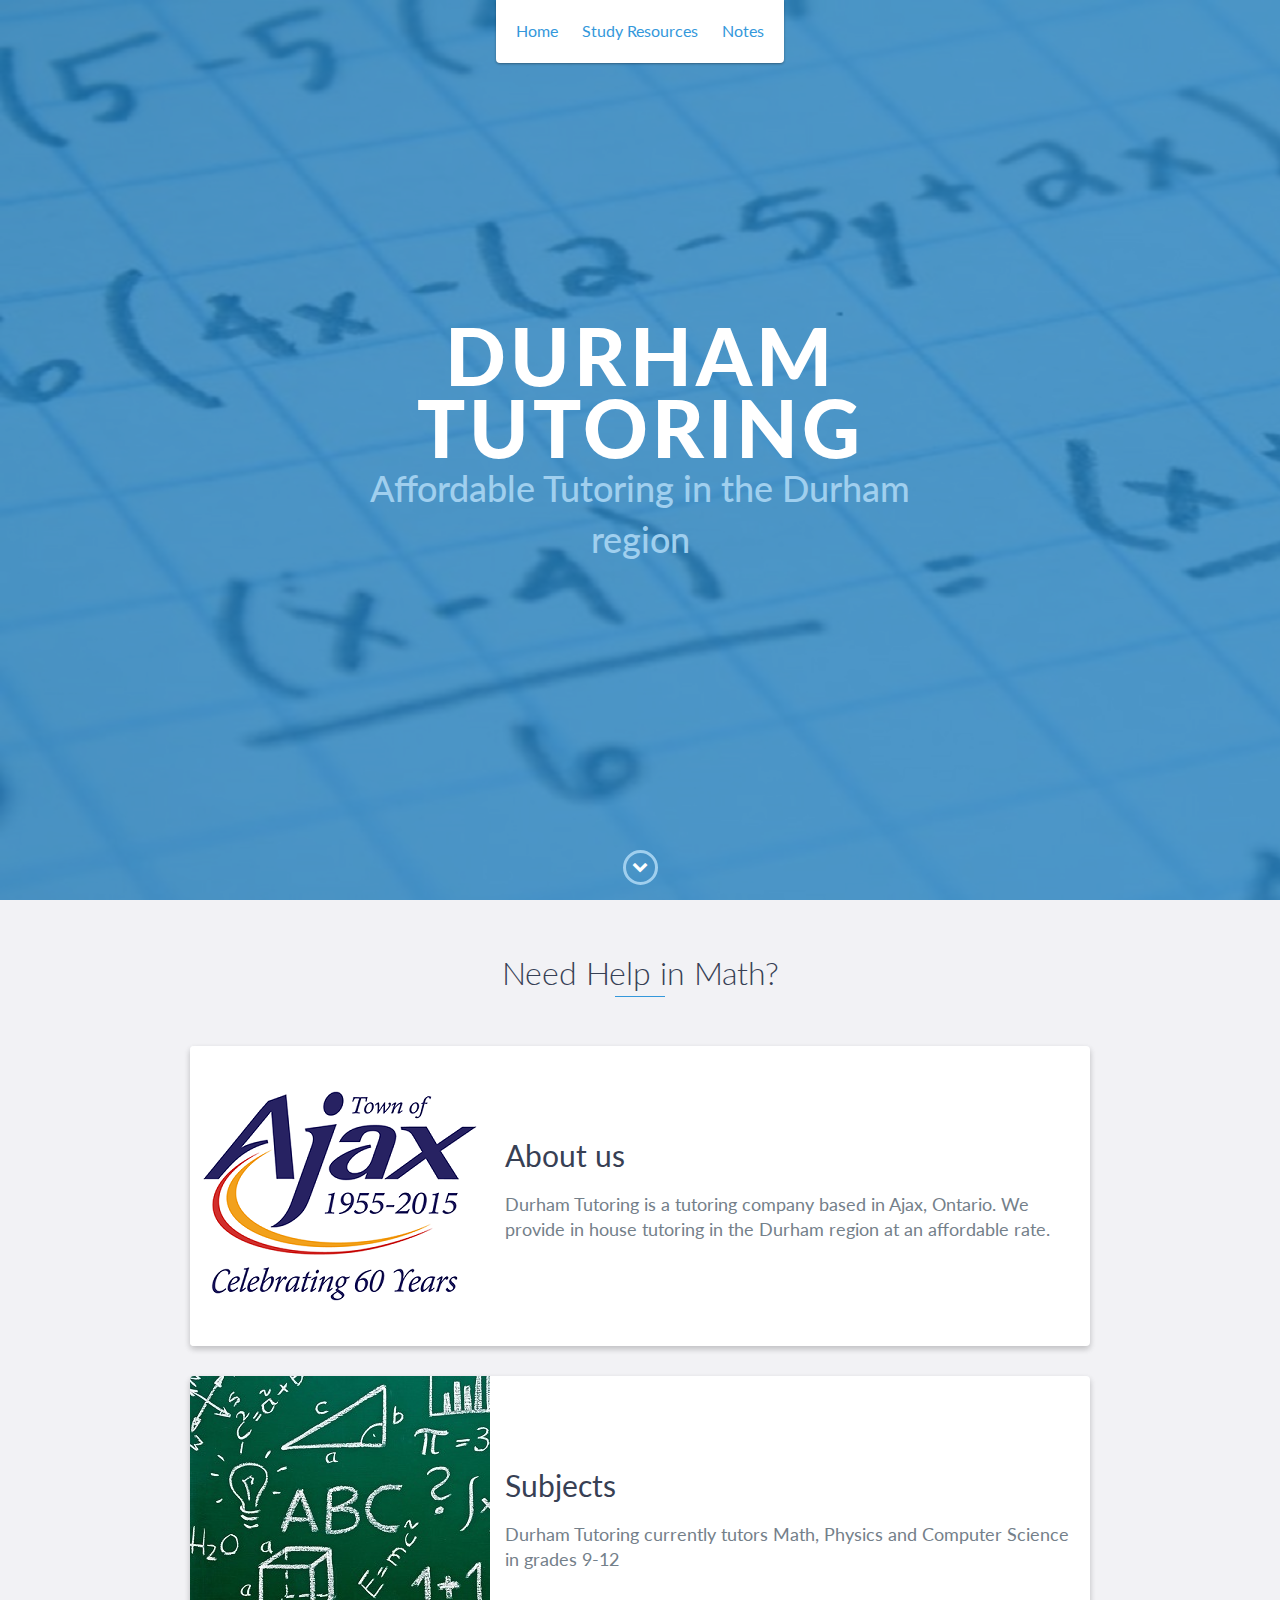
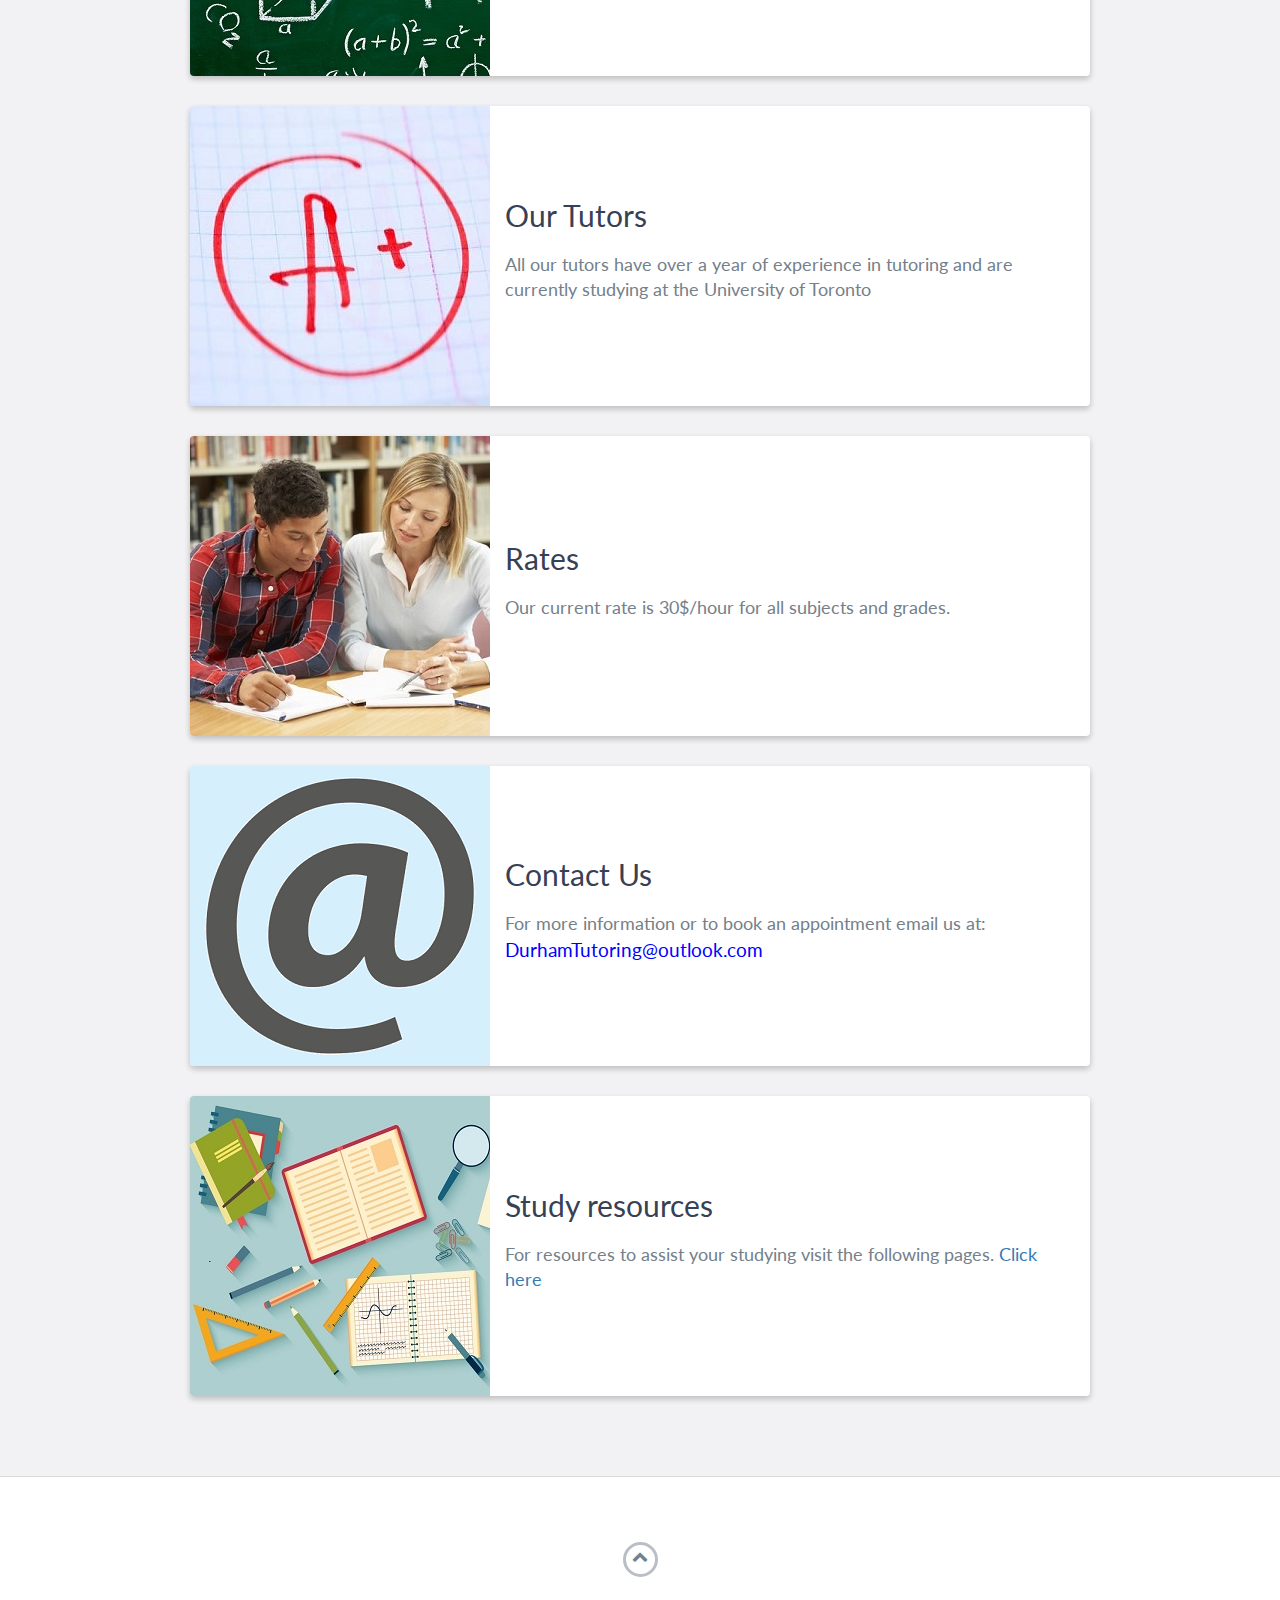
==== commit 00794f16: "added files" ====
--- a/index.html
+++ b/index.html
@@ -15,11 +15,29 @@
 </head>
 
 <body>
-    <div id="mobile-menu-open" class="shadow-large">
+
+    <!-- End #mobile-menu-toggle -->
+      <div id="mobile-menu-open" class="shadow-large">
         <i class="fa fa-bars" aria-hidden="true"></i>
     </div>
     <!-- End #mobile-menu-toggle -->
- 
+    <header>
+        <div id="mobile-menu-close">
+            <span>Close</span> <i class="fa fa-times" aria-hidden="true"></i>
+        </div>
+        <ul id="menu" class="shadow">
+            <li>
+                <a href="index.html">Home</a>
+            </li>
+            <li>
+                <a href="Study.html">Study Resources</a>
+            </li>
+			 <li>
+                <a href="Notes.html">Notes</a>
+            </li>
+
+        </ul>
+    </header>
     <!-- End header -->
 
     <div id="lead">
@@ -98,7 +116,7 @@
 
                     </div>
                     <!-- End .project-info -->
-					                    </div>
+					                  
                     <!-- End .project-info -->
 					         </div>
 
@@ -115,7 +133,7 @@
 
                     </div>
                     <!-- End .project-info -->
-										                    </div>
+										                   
                     <!-- End .project-info -->
 					         </div>
 
@@ -135,6 +153,23 @@
 					</p>
                     </div>
                     <!-- End .project-info -->
+										         </div>
+
+					<div class="project shadow-large">
+                    <div class="project-image">
+                        <img src="images/study.jpg" />
+                    </div>
+                    <!-- End .project-image -->
+                    <div class="project-info">
+                        <h3>Study resources</h3>
+						
+                        <p>
+						For resources to assist your studying visit the following pages.
+						<a href="Study.html">Click here</a>
+					</p>
+					
+                    </div>
+                    <!-- End .project-info -->
                 </div>
                 <!-- End .project -->
             </div>
--- a/css/styles.css
+++ b/css/styles.css
@@ -55,6 +55,8 @@
 h3{font-size:1.9em;font-weight:400;color:#374054;margin:0 0 15px 0;text-align:left}.project-info 
 p{color:#74808a;margin:0 0 15px 0;font-size:1.1em;text-align:left}.no-image.project-info{position:relative;margin:0;padding:30px 15px;transform:none}
 p1{color:#0000FF;margin:0 0 9px 0;font-size:1.1em;text-align:left}.no-image.project-info{position:relative;margin:0;padding:3px 15px;transform:none}}
+a{color:#0000FF;margin:0 0 9px 0;font-size:1.1em;text-align:left}.no-image.project-info{position:relative;margin:0;padding:3px 15px;transform:none}}
+
 #more-projects{display:none}
 
 #skills{padding:50px 15px;text-align:center}#skills h2{color:#374054;margin-bottom:50px}#skills ul{display:block;margin:0 auto;padding:0;max-width:800px}#skills li{display:inline-block;margin:7px;padding:5px 10px;color:#374054;background:#e4e4ea;list-style:none;cursor:default;font-size:1.2em}#contact{padding:50px 15px;background:#3498db;text-align:center}#contact h2{margin:0 0 15px 0;color:#fff;font-weight:500}#contact-form{max-width:500px;margin:0 auto}#contact-form input,#contact-form textarea{display:block;width:100%;padding:10px;border-radius:4px;border:none;margin-bottom:10px;background:#1d6fa5;color:#fff;transition:.5s ease all}#contact-form input::-webkit-input-placeholder,#contact-form textarea::-webkit-input-placeholder{color:#fff}#contact-form input:-moz-placeholder,#contact-form textarea:-moz-placeholder{color:#fff;opacity:1}#contact-form input::-moz-placeholder,#contact-form textarea::-moz-placeholder{color:#fff;opacity:1}
